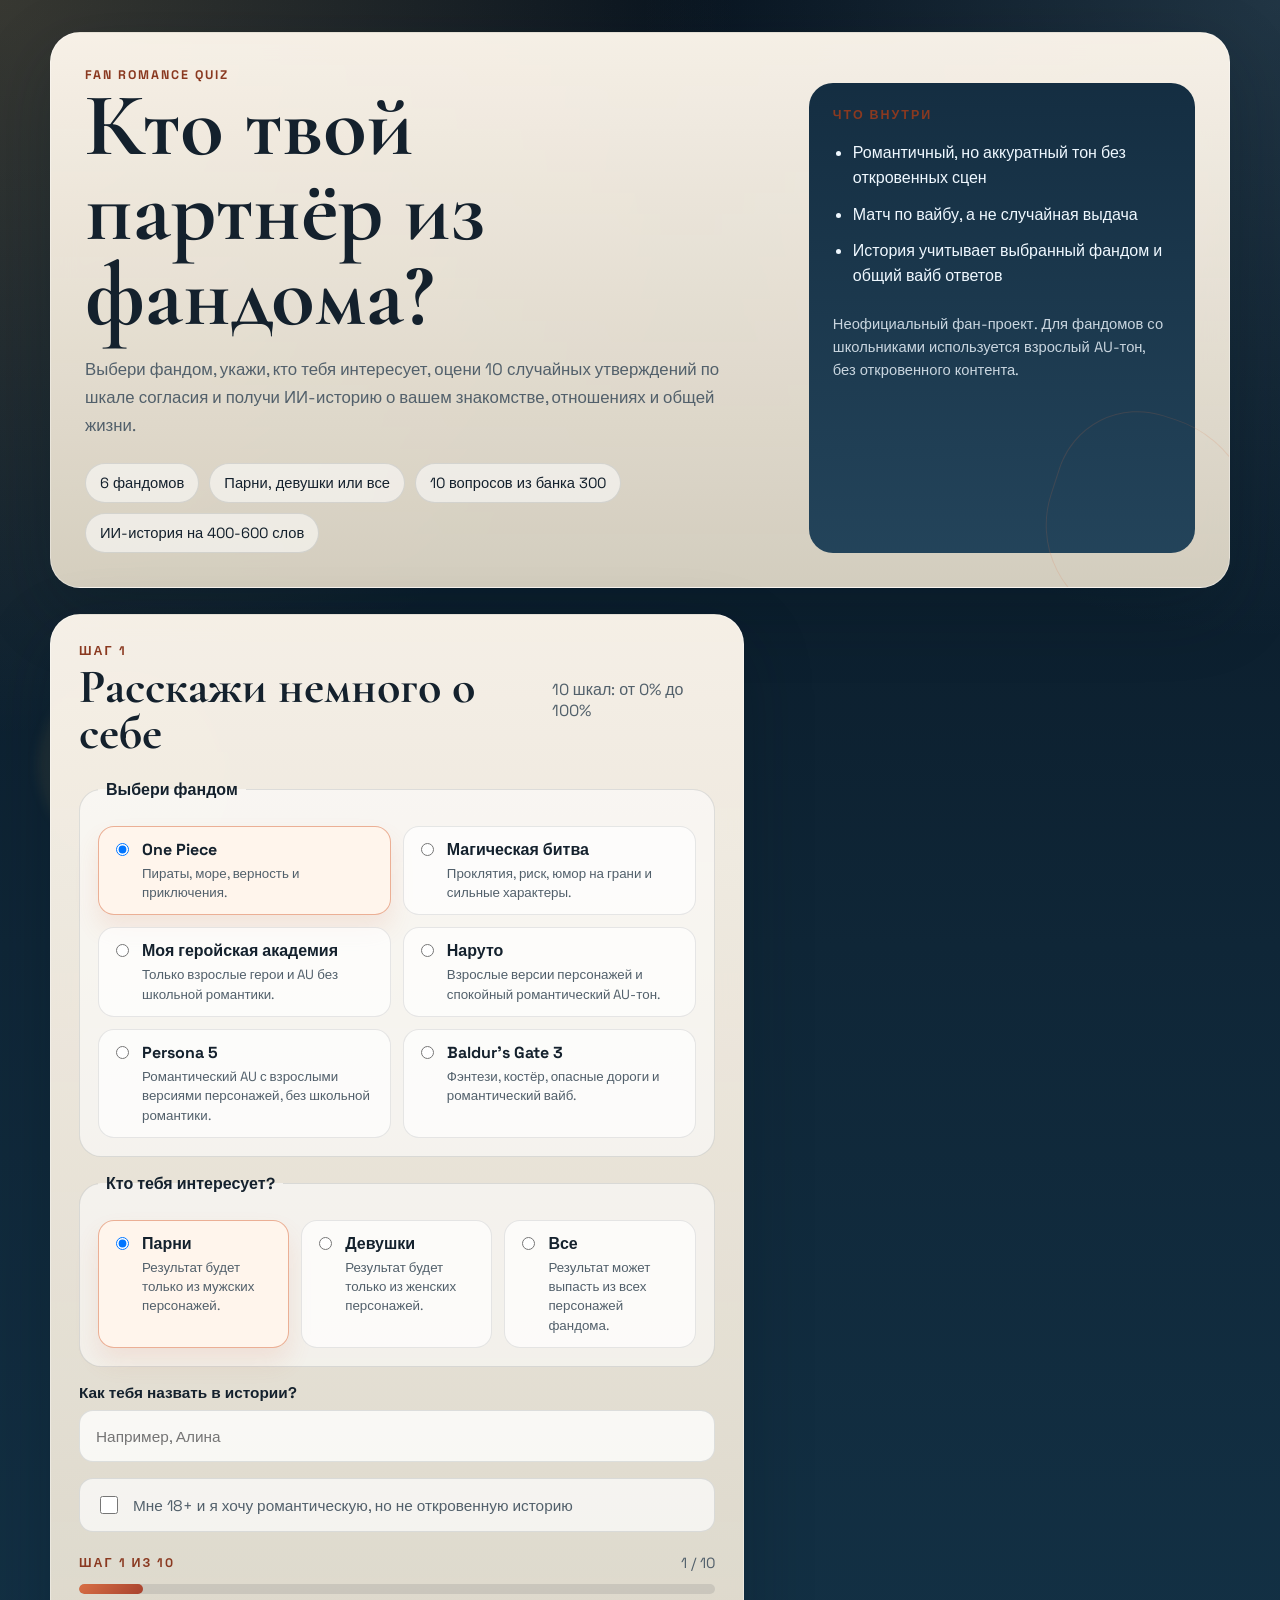
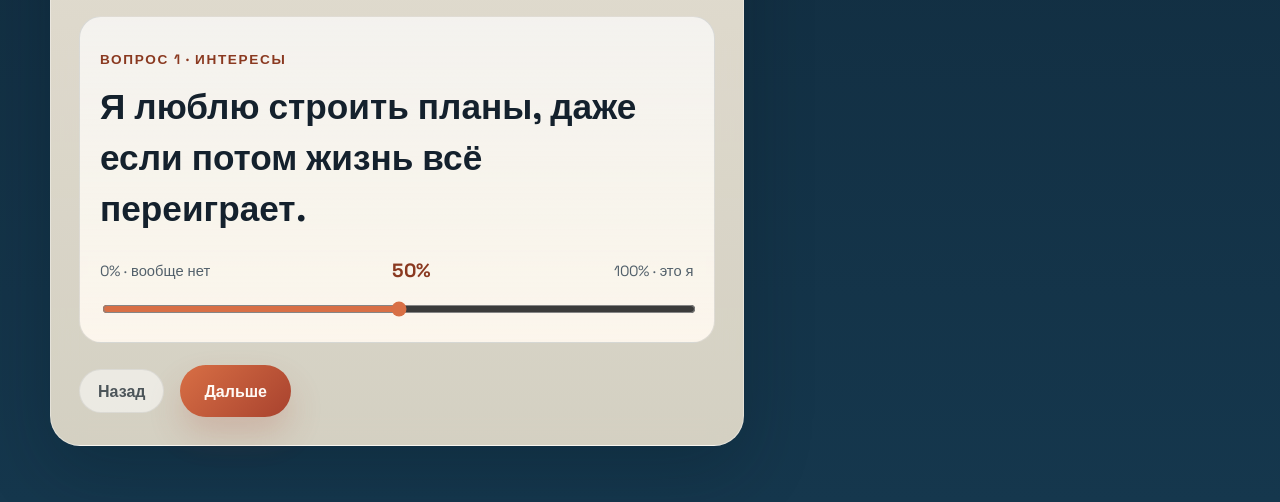
==== index.html @ 1a159bf8 "Expand quiz question bank" ====
<!doctype html>
<html lang="ru">
  <head>
    <meta charset="UTF-8" />
    <meta
      name="viewport"
      content="width=device-width, initial-scale=1.0"
    />
    <title>Кто твой партнёр из фандома?</title>
    <meta
      name="description"
      content="Фановый мультифандомный опросник с ИИ-историей любви на основе твоего результата."
    />
    <link rel="preconnect" href="https://fonts.googleapis.com" />
    <link rel="preconnect" href="https://fonts.gstatic.com" crossorigin />
    <link
      href="https://fonts.googleapis.com/css2?family=Cormorant+Garamond:wght@500;600;700&family=Space+Grotesk:wght@400;500;700&display=swap"
      rel="stylesheet"
    />
    <link rel="stylesheet" href="./styles.css" />
  </head>
  <body>
    <div class="page-shell">
      <header class="hero">
        <p class="eyebrow">Fan Romance Quiz</p>
        <div class="hero-grid">
          <section class="hero-copy">
            <h1>Кто твой партнёр из фандома?</h1>
            <p class="hero-text">
              Выбери фандом, укажи, кто тебя интересует, оцени 10 случайных утверждений по шкале согласия
              и получи ИИ-историю о вашем знакомстве, отношениях и общей жизни.
            </p>
            <div class="hero-tags">
              <span>6 фандомов</span>
              <span>Парни, девушки или все</span>
              <span>10 вопросов из банка 300</span>
              <span>ИИ-история на 400-600 слов</span>
            </div>
          </section>
          <aside class="hero-card">
            <p class="hero-card-kicker">Что внутри</p>
            <ul class="hero-list">
              <li>Романтичный, но аккуратный тон без откровенных сцен</li>
              <li>Матч по вайбу, а не случайная выдача</li>
              <li>История учитывает выбранный фандом и общий вайб ответов</li>
            </ul>
            <p class="hero-note">
              Неофициальный фан-проект. Для фандомов со школьниками используется
              взрослый AU-тон, без откровенного контента.
            </p>
          </aside>
        </div>
      </header>

      <main id="content-grid" class="content-grid">
        <section id="quiz-panel" class="quiz-panel panel">
          <div class="panel-head">
            <div>
              <p class="panel-kicker">Шаг 1</p>
              <h2>Расскажи немного о себе</h2>
            </div>
            <p class="panel-meta">10 шкал: от 0% до 100%</p>
          </div>

          <form id="quiz-form" novalidate>
            <div class="profile-grid">
              <fieldset class="fandom-field">
                <legend>Выбери фандом</legend>
                <div id="fandom-options" class="fandom-grid"></div>
              </fieldset>

              <fieldset class="fandom-field">
                <legend>Кто тебя интересует?</legend>
                <div id="interest-options" class="interest-grid"></div>
              </fieldset>

              <label class="field">
                <span>Как тебя назвать в истории?</span>
                <input
                  id="participantName"
                  name="participantName"
                  type="text"
                  required
                  maxlength="40"
                  placeholder="Например, Алина"
                />
              </label>

              <label class="field checkbox-field">
                <input
                  id="ageConfirmed"
                  name="ageConfirmed"
                  type="checkbox"
                  required
                />
                <span>Мне 18+ и я хочу романтическую, но не откровенную историю</span>
              </label>
            </div>

            <div class="question-progress">
              <div class="question-progress-head">
                <p class="panel-kicker">Шаг 1 из 10</p>
                <p id="question-progress-text" class="question-progress-text"></p>
              </div>
              <div class="question-progress-bar" aria-hidden="true">
                <div id="question-progress-fill" class="question-progress-fill"></div>
              </div>
            </div>

            <div id="quiz-questions" class="question-stack"></div>

            <div class="form-actions">
              <button id="previous-button" type="button" class="ghost-button">
                Назад
              </button>
              <button id="next-button" type="submit" class="primary-button">
                Дальше
              </button>
              <p id="form-message" class="form-message" aria-live="polite"></p>
            </div>
          </form>
        </section>

        <section id="result-panel" class="result-panel panel hidden" aria-live="polite">
          <div class="panel-head">
            <div>
              <p class="panel-kicker">Шаг 2</p>
              <h2>Твой результат</h2>
            </div>
            <button id="restart-button" class="ghost-button" type="button">
              Пройти заново
            </button>
          </div>

          <div id="result-card" class="result-card">
            <div class="result-visual">
              <div class="result-crest" id="result-crest">?</div>
              <img
                id="result-image"
                class="result-image hidden"
                src=""
                alt=""
                loading="lazy"
              />
              <div id="result-image-fallback" class="result-image-fallback hidden">
                <p>Арт ещё не добавлен</p>
                <small>Положи картинку в `assets/characters` и она появится здесь.</small>
              </div>
            </div>
            <div class="result-copy">
              <p id="result-label" class="result-label">Твой мэтч</p>
              <h3 id="result-name">Сейчас всё посчитаем...</h3>
              <p id="result-subtitle" class="result-subtitle"></p>
              <p id="result-description" class="result-description"></p>
              <div id="result-traits" class="result-traits"></div>
            </div>
          </div>

          <div class="story-actions">
            <button id="generate-button" class="primary-button" type="button">
              Сгенерировать нашу историю
            </button>
            <p class="story-hint">
              История создаётся после результата и учитывает твои ответы.
            </p>
          </div>

          <div id="story-box" class="story-box hidden">
            <div class="story-head">
              <div>
                <p class="panel-kicker">Шаг 3</p>
                <h3 id="story-title">Ваша история</h3>
              </div>
              <button id="copy-button" class="ghost-button" type="button">
                Скопировать
              </button>
            </div>
            <p id="story-intro" class="story-intro"></p>
            <article id="story-text" class="story-text"></article>
          </div>

          <p id="story-status" class="story-status" aria-live="polite"></p>
        </section>
      </main>
    </div>

    <script src="./character-images.js" defer></script>
    <script src="./app.js" defer></script>
  </body>
</html>
---- styles.css ----
:root {
  --bg-top: #07131f;
  --bg-bottom: #15374d;
  --sand: #f4ead6;
  --sand-deep: #e6d1aa;
  --ink: #14212d;
  --muted: #52606b;
  --line: rgba(20, 33, 45, 0.12);
  --card: rgba(244, 234, 214, 0.9);
  --card-strong: #fff8ee;
  --accent: #d86f45;
  --accent-dark: #8a3920;
  --shadow: 0 24px 70px rgba(6, 19, 31, 0.24);
  --radius-lg: 30px;
  --radius-md: 20px;
  --radius-sm: 14px;
}

*,
*::before,
*::after {
  box-sizing: border-box;
}

html {
  scroll-behavior: smooth;
}

body {
  margin: 0;
  min-height: 100vh;
  color: var(--ink);
  background:
    radial-gradient(circle at top left, rgba(248, 203, 124, 0.2), transparent 30%),
    radial-gradient(circle at top right, rgba(115, 162, 187, 0.24), transparent 26%),
    linear-gradient(180deg, var(--bg-top) 0%, #0f2637 45%, var(--bg-bottom) 100%);
  font-family: "Space Grotesk", sans-serif;
}

body::before,
body::after {
  position: fixed;
  z-index: 0;
  inset: auto auto 5% 3%;
  width: 180px;
  height: 180px;
  border-radius: 50%;
  background: rgba(240, 187, 92, 0.08);
  filter: blur(6px);
  content: "";
  pointer-events: none;
}

body::after {
  inset: 10% 6% auto auto;
  width: 220px;
  height: 220px;
  background: rgba(149, 207, 233, 0.08);
}

.page-shell {
  position: relative;
  z-index: 1;
  width: min(1180px, calc(100% - 32px));
  margin: 0 auto;
  padding: 32px 0 56px;
}

.hero,
.panel {
  backdrop-filter: blur(14px);
  background:
    linear-gradient(180deg, rgba(255, 248, 238, 0.96), rgba(244, 234, 214, 0.86));
  border: 1px solid rgba(255, 255, 255, 0.35);
  border-radius: var(--radius-lg);
  box-shadow: var(--shadow);
}

.hero {
  position: relative;
  overflow: hidden;
  padding: 34px;
}

.hero::after {
  position: absolute;
  right: -28px;
  bottom: -40px;
  width: 210px;
  height: 210px;
  border: 1px solid rgba(216, 111, 69, 0.16);
  border-radius: 42% 58% 49% 51%;
  content: "";
  transform: rotate(18deg);
}

.eyebrow,
.panel-kicker,
.hero-card-kicker,
.result-label {
  margin: 0;
  color: var(--accent-dark);
  font-size: 0.78rem;
  font-weight: 700;
  letter-spacing: 0.16em;
  text-transform: uppercase;
}

.hero-grid,
.content-grid {
  display: grid;
  gap: 24px;
}

.hero-grid {
  grid-template-columns: minmax(0, 1.45fr) minmax(280px, 0.8fr);
  align-items: stretch;
}

.hero h1,
.panel h2,
.story-head h3,
.result-copy h3 {
  margin: 0;
  font-family: "Cormorant Garamond", serif;
  line-height: 0.95;
}

.hero h1 {
  max-width: 10ch;
  font-size: clamp(3rem, 7vw, 5.6rem);
}

.hero-text {
  max-width: 58ch;
  margin: 18px 0 0;
  color: var(--muted);
  font-size: 1.05rem;
  line-height: 1.65;
}

.hero-tags,
.result-traits {
  display: flex;
  flex-wrap: wrap;
  gap: 10px;
}

.hero-tags {
  margin-top: 24px;
}

.hero-tags span,
.result-traits span {
  padding: 10px 14px;
  border: 1px solid rgba(20, 33, 45, 0.12);
  border-radius: 999px;
  background: rgba(255, 255, 255, 0.56);
  font-size: 0.92rem;
}

.hero-card {
  padding: 24px;
  border-radius: 24px;
  background:
    linear-gradient(180deg, rgba(11, 38, 59, 0.96), rgba(20, 56, 82, 0.92));
  color: #eff8ff;
}

.hero-list {
  margin: 18px 0 0;
  padding-left: 20px;
  display: grid;
  gap: 12px;
  line-height: 1.55;
}

.hero-note {
  margin: 24px 0 0;
  color: rgba(239, 248, 255, 0.82);
  font-size: 0.92rem;
  line-height: 1.55;
}

.content-grid {
  grid-template-columns: minmax(0, 1.2fr) minmax(320px, 0.8fr);
  margin-top: 26px;
  align-items: start;
}

.content-grid.result-mode {
  grid-template-columns: minmax(0, 1fr);
  justify-items: center;
}

.content-grid.result-mode .result-panel {
  width: min(900px, 100%);
}

.panel {
  padding: 28px;
}

.panel-head,
.story-head,
.story-actions,
.form-actions {
  display: flex;
  gap: 16px;
}

.panel-head,
.story-head,
.story-actions,
.form-actions {
  align-items: center;
  justify-content: space-between;
}

.panel h2 {
  margin-top: 6px;
  font-size: clamp(2rem, 4vw, 3rem);
}

.panel-meta,
.story-hint,
.story-status,
.form-message,
.result-subtitle,
.result-description,
.story-intro,
.story-text,
.field span:last-child {
  color: var(--muted);
}

.profile-grid {
  display: grid;
  grid-template-columns: minmax(0, 1fr);
  gap: 16px;
  margin-top: 22px;
}

.fandom-field {
  margin: 0;
  padding: 18px;
  border: 1px solid var(--line);
  border-radius: 22px;
  background: rgba(255, 255, 255, 0.56);
}

.fandom-field legend {
  padding: 0 8px;
  font-weight: 700;
}

.fandom-grid {
  display: grid;
  grid-template-columns: repeat(2, minmax(0, 1fr));
  gap: 12px;
  margin-top: 8px;
}

.interest-grid {
  display: grid;
  grid-template-columns: repeat(3, minmax(0, 1fr));
  gap: 12px;
  margin-top: 8px;
}

.fandom-card {
  display: flex;
  gap: 10px;
  align-items: flex-start;
  padding: 12px;
  border: 1px solid rgba(20, 33, 45, 0.1);
  border-radius: 16px;
  background: rgba(255, 255, 255, 0.7);
  cursor: pointer;
}

.fandom-card:has(input:checked) {
  border-color: rgba(216, 111, 69, 0.52);
  background: rgba(255, 245, 236, 0.96);
  box-shadow: 0 14px 24px rgba(216, 111, 69, 0.12);
}

.fandom-card input {
  margin-top: 4px;
}

.fandom-card strong,
.fandom-card small {
  display: block;
}

.fandom-card small {
  margin-top: 4px;
  color: var(--muted);
  line-height: 1.45;
}

.field {
  display: grid;
  gap: 8px;
  font-size: 0.96rem;
}

.field > span:first-child {
  font-weight: 700;
}

input[type="text"] {
  width: 100%;
  min-height: 52px;
  padding: 14px 16px;
  border: 1px solid var(--line);
  border-radius: var(--radius-sm);
  background: rgba(255, 255, 255, 0.78);
  color: var(--ink);
  font: inherit;
}

input[type="text"]:focus,
.answer-card:has(input:focus-visible) {
  outline: 2px solid rgba(216, 111, 69, 0.32);
  outline-offset: 2px;
}

.checkbox-field {
  display: flex;
  align-items: center;
  gap: 12px;
  padding: 14px 16px;
  border: 1px solid var(--line);
  border-radius: var(--radius-sm);
  background: rgba(255, 255, 255, 0.68);
}

.checkbox-field input {
  flex: none;
  width: 18px;
  height: 18px;
}

.question-stack {
  margin-top: 22px;
}

.question-progress {
  margin-top: 22px;
}

.question-progress-head {
  display: flex;
  align-items: center;
  justify-content: space-between;
  gap: 12px;
}

.question-progress-text {
  margin: 0;
  color: var(--muted);
  font-size: 0.92rem;
}

.question-progress-bar {
  width: 100%;
  height: 10px;
  margin-top: 12px;
  overflow: hidden;
  border-radius: 999px;
  background: rgba(20, 33, 45, 0.1);
}

.question-progress-fill {
  width: 0;
  height: 100%;
  border-radius: inherit;
  background: linear-gradient(135deg, #d86f45, #a8422e);
  transition: width 220ms ease;
}

.question-card {
  padding: 20px;
  border: 1px solid var(--line);
  border-radius: 22px;
  background:
    linear-gradient(180deg, rgba(255, 255, 255, 0.68), rgba(255, 249, 239, 0.92));
}

.question-card h3 {
  margin: 8px 0 0;
  font-size: 1.08rem;
  line-height: 1.45;
}

.question-number {
  color: var(--accent-dark);
  font-size: 0.85rem;
  font-weight: 700;
  text-transform: uppercase;
  letter-spacing: 0.12em;
}

.answers-grid {
  display: grid;
  gap: 12px;
  margin-top: 16px;
}

.answer-card {
  position: relative;
  display: flex;
  gap: 12px;
  align-items: flex-start;
  padding: 14px;
  border: 1px solid rgba(20, 33, 45, 0.1);
  border-radius: 18px;
  background: rgba(255, 255, 255, 0.72);
  cursor: pointer;
  transition:
    transform 180ms ease,
    border-color 180ms ease,
    background-color 180ms ease,
    box-shadow 180ms ease;
}

.answer-card:hover {
  transform: translateY(-2px);
  border-color: rgba(216, 111, 69, 0.38);
  box-shadow: 0 14px 24px rgba(20, 33, 45, 0.08);
}

.answer-card input {
  margin-top: 4px;
}

.answer-card strong {
  display: block;
  margin-bottom: 4px;
  font-size: 0.98rem;
}

.answer-card small {
  display: block;
  color: var(--muted);
  font-size: 0.9rem;
  line-height: 1.45;
}

.answer-card:has(input:checked) {
  border-color: rgba(216, 111, 69, 0.52);
  background: rgba(255, 245, 236, 0.96);
  box-shadow: 0 18px 32px rgba(216, 111, 69, 0.14);
}

.slider-question-card h3 {
  font-size: clamp(1.45rem, 4vw, 2.2rem);
}

.slider-answer {
  margin-top: 24px;
}

.slider-scale {
  display: flex;
  align-items: center;
  justify-content: space-between;
  gap: 12px;
  color: var(--muted);
  font-size: 0.92rem;
}

.slider-scale strong {
  color: var(--accent-dark);
  font-size: 1.2rem;
}

input[type="range"] {
  width: 100%;
  margin-top: 18px;
  accent-color: var(--accent);
}

.primary-button,
.ghost-button {
  border: 0;
  border-radius: 999px;
  font: inherit;
  font-weight: 700;
  cursor: pointer;
  transition:
    transform 180ms ease,
    opacity 180ms ease,
    background-color 180ms ease,
    color 180ms ease;
}

.primary-button {
  min-height: 52px;
  padding: 0 24px;
  background:
    linear-gradient(135deg, #d86f45, #a8422e);
  color: #fff9f4;
  box-shadow: 0 18px 34px rgba(168, 66, 46, 0.2);
}

.primary-button:hover,
.ghost-button:hover {
  transform: translateY(-1px);
}

.primary-button:disabled,
.ghost-button:disabled {
  cursor: wait;
  opacity: 0.7;
  transform: none;
}

.ghost-button {
  min-height: 44px;
  padding: 0 18px;
  background: rgba(255, 255, 255, 0.76);
  color: var(--ink);
  border: 1px solid rgba(20, 33, 45, 0.1);
}

.form-actions {
  margin-top: 22px;
  align-items: center;
  flex-wrap: wrap;
}

.form-message,
.story-status {
  margin: 0;
  min-height: 1.4em;
  font-size: 0.92rem;
}

.form-message {
  flex: 1 1 220px;
}

.result-panel {
  position: sticky;
  top: 18px;
}

.result-card {
  --rarity-border: rgba(20, 33, 45, 0.1);
  --rarity-glow: rgba(20, 33, 45, 0.18);
  --rarity-edge: linear-gradient(135deg, rgba(20, 33, 45, 0.18), rgba(20, 33, 45, 0.06));
  position: relative;
  isolation: isolate;
  display: grid;
  grid-template-columns: minmax(220px, 240px) minmax(0, 1fr);
  gap: 34px;
  align-items: start;
  padding: 20px;
  margin-top: 14px;
  border-radius: 26px;
  background:
    linear-gradient(135deg, rgba(255, 255, 255, 0.9), rgba(248, 238, 221, 0.96));
  border: 1px solid rgba(20, 33, 45, 0.1);
}

.result-card::before {
  position: absolute;
  z-index: 0;
  inset: -1px;
  border-radius: inherit;
  background: var(--rarity-edge);
  opacity: 0.32;
  content: "";
  pointer-events: none;
}

.result-card::after {
  position: absolute;
  z-index: 0;
  inset: 10px;
  border-radius: 22px;
  background: var(--rarity-glow);
  filter: blur(34px);
  opacity: 0.38;
  content: "";
  pointer-events: none;
}

.result-card > * {
  position: relative;
  z-index: 1;
}

.result-card.rarity-sss {
  --rarity-border: rgba(255, 236, 105, 0.92);
  --rarity-glow: rgba(255, 214, 80, 0.62);
  --rarity-edge: linear-gradient(120deg, #fff46b 0%, #ffd84f 34%, #ffb7d8 70%, #fff46b 100%);
  border-color: rgba(255, 229, 95, 0.78);
  box-shadow: 0 24px 60px rgba(255, 203, 64, 0.25), 0 0 32px rgba(255, 180, 216, 0.2);
}

.result-card.rarity-s {
  --rarity-border: rgba(255, 220, 72, 0.9);
  --rarity-glow: rgba(255, 212, 70, 0.56);
  --rarity-edge: linear-gradient(120deg, #fff06b, #ffca3a, #fff6a8);
  border-color: rgba(255, 208, 66, 0.72);
  box-shadow: 0 24px 58px rgba(255, 198, 56, 0.22);
}

.result-card.rarity-a {
  --rarity-border: rgba(174, 112, 255, 0.86);
  --rarity-glow: rgba(160, 93, 255, 0.46);
  --rarity-edge: linear-gradient(120deg, #b56cff, #7d5cff, #e0c2ff);
  border-color: rgba(166, 108, 255, 0.68);
  box-shadow: 0 24px 58px rgba(137, 86, 255, 0.2);
}

.result-card.rarity-b {
  --rarity-border: rgba(96, 185, 255, 0.86);
  --rarity-glow: rgba(69, 170, 255, 0.42);
  --rarity-edge: linear-gradient(120deg, #63c7ff, #357dff, #b8edff);
  border-color: rgba(87, 178, 255, 0.68);
  box-shadow: 0 24px 58px rgba(55, 139, 255, 0.18);
}

.result-card.rarity-c {
  --rarity-border: rgba(91, 224, 144, 0.86);
  --rarity-glow: rgba(67, 216, 126, 0.4);
  --rarity-edge: linear-gradient(120deg, #77f0a2, #28bc74, #c9ffd7);
  border-color: rgba(88, 213, 137, 0.66);
  box-shadow: 0 24px 58px rgba(51, 171, 106, 0.17);
}

.result-visual {
  position: relative;
  isolation: isolate;
  width: 100%;
  min-width: 0;
}

.result-visual::before,
.result-visual::after {
  position: absolute;
  inset: -9px;
  border-radius: 34px;
  background: var(--rarity-edge);
  content: "";
  pointer-events: none;
}

.result-visual::before {
  z-index: 0;
  filter: blur(18px);
  opacity: 0.78;
}

.result-visual::after {
  z-index: 2;
  padding: 2px;
  opacity: 0.92;
  -webkit-mask: linear-gradient(#000 0 0) content-box, linear-gradient(#000 0 0);
  -webkit-mask-composite: xor;
  mask: linear-gradient(#000 0 0) content-box, linear-gradient(#000 0 0);
  mask-composite: exclude;
}

.result-card.rarity-sss .result-visual::before,
.result-card.rarity-sss .result-visual::after {
  background-size: 220% 220%;
  animation: rarity-flow 3.8s linear infinite;
}

.result-crest {
  position: relative;
  z-index: 1;
  display: grid;
  place-items: center;
  width: 100%;
  aspect-ratio: 4 / 5;
  border-radius: 28px;
  border: 1px solid var(--rarity-border);
  background:
    linear-gradient(135deg, var(--accent), #12364d);
  color: #fff7ed;
  font-family: "Cormorant Garamond", serif;
  font-size: 3rem;
  font-weight: 700;
  letter-spacing: 0.08em;
  box-shadow: 0 18px 30px rgba(20, 33, 45, 0.2), 0 0 28px var(--rarity-glow);
}

.result-image,
.result-image-fallback {
  position: relative;
  z-index: 1;
  width: 100%;
  aspect-ratio: 4 / 5;
  border-radius: 28px;
  border: 1px solid var(--rarity-border);
  box-shadow: 0 18px 30px rgba(20, 33, 45, 0.18), 0 0 28px var(--rarity-glow);
}

.result-image {
  display: block;
  object-fit: contain;
  padding: 8px;
  background:
    linear-gradient(180deg, rgba(255, 255, 255, 0.72), rgba(230, 209, 170, 0.7));
}

.result-image-fallback {
  display: grid;
  place-items: center;
  padding: 18px;
  text-align: center;
  background:
    linear-gradient(180deg, rgba(255, 248, 238, 0.94), rgba(233, 217, 187, 0.9));
}

.result-image-fallback p,
.result-image-fallback small {
  margin: 0;
}

.result-image-fallback p {
  color: var(--ink);
  font-family: "Cormorant Garamond", serif;
  font-size: 2rem;
  font-weight: 700;
}

.result-image-fallback small {
  display: block;
  margin-top: 10px;
  color: var(--muted);
  line-height: 1.5;
}

.result-copy h3 {
  margin-top: 6px;
  font-size: clamp(2.2rem, 4vw, 3.2rem);
  overflow-wrap: anywhere;
}

.result-copy {
  min-width: 0;
}

.result-subtitle,
.result-description,
.story-intro {
  margin: 8px 0 0;
  line-height: 1.65;
}

.story-actions {
  margin-top: 20px;
  align-items: center;
}

.story-box {
  margin-top: 22px;
  padding: 22px;
  border-radius: 24px;
  background:
    linear-gradient(180deg, rgba(255, 255, 255, 0.96), rgba(251, 244, 230, 0.95));
  border: 1px solid rgba(20, 33, 45, 0.08);
}

.story-head h3 {
  margin-top: 6px;
  font-size: clamp(2rem, 4vw, 2.8rem);
}

.story-text {
  margin-top: 18px;
  line-height: 1.8;
  white-space: pre-wrap;
}

.hidden {
  display: none !important;
}

@keyframes rarity-flow {
  0% {
    background-position: 0% 50%;
  }

  100% {
    background-position: 220% 50%;
  }
}

@media (prefers-reduced-motion: reduce) {
  .result-card.rarity-sss .result-visual::before,
  .result-card.rarity-sss .result-visual::after {
    animation: none;
  }
}

@media (max-width: 980px) {
  .hero-grid,
  .content-grid {
    grid-template-columns: minmax(0, 1fr);
  }

  .result-panel {
    position: static;
  }

  .content-grid.result-mode .result-panel {
    width: 100%;
  }
}

@media (max-width: 720px) {
  .page-shell {
    width: min(100% - 20px, 1180px);
    padding-top: 18px;
    padding-bottom: 28px;
  }

  .hero,
  .panel {
    padding: 22px;
    border-radius: 24px;
  }

  .hero h1 {
    font-size: clamp(2.65rem, 16vw, 4rem);
  }

  .panel-head,
  .story-head,
  .story-actions,
  .form-actions {
    flex-direction: column;
    align-items: flex-start;
  }

  .result-card {
    gap: 26px;
    grid-template-columns: minmax(0, 1fr);
  }

  .result-copy h3 {
    font-size: clamp(2rem, 12vw, 3rem);
  }

  .story-actions .primary-button,
  .form-actions .primary-button,
  .form-actions .ghost-button {
    width: 100%;
  }

  .fandom-grid {
    grid-template-columns: minmax(0, 1fr);
  }

  .interest-grid {
    grid-template-columns: minmax(0, 1fr);
  }

  .slider-scale {
    display: grid;
    grid-template-columns: 1fr;
    text-align: center;
  }

  .ghost-button {
    width: 100%;
  }

  .result-visual {
    width: 100%;
    min-width: 0;
  }

  .form-message {
    flex-basis: 100%;
  }
}
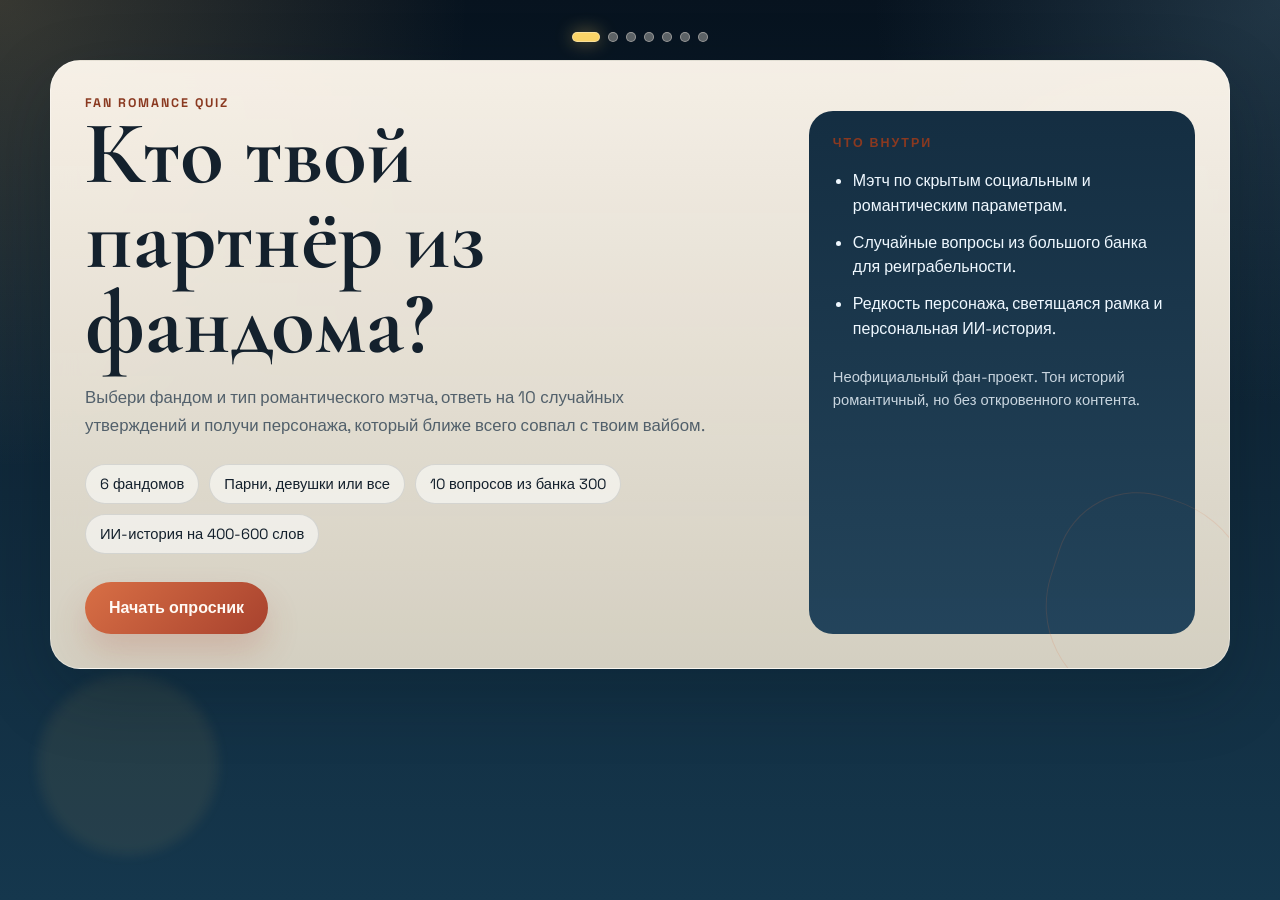
==== commit 7fbb5d04: "Restructure quiz into slide flow" ====
--- a/index.html
+++ b/index.html
@@ -21,54 +21,85 @@
   </head>
   <body>
     <div class="page-shell">
-      <header class="hero">
-        <p class="eyebrow">Fan Romance Quiz</p>
-        <div class="hero-grid">
-          <section class="hero-copy">
-            <h1>Кто твой партнёр из фандома?</h1>
-            <p class="hero-text">
-              Выбери фандом, укажи, кто тебя интересует, оцени 10 случайных утверждений по шкале согласия
-              и получи ИИ-историю о вашем знакомстве, отношениях и общей жизни.
-            </p>
-            <div class="hero-tags">
-              <span>6 фандомов</span>
-              <span>Парни, девушки или все</span>
-              <span>10 вопросов из банка 300</span>
-              <span>ИИ-история на 400-600 слов</span>
+      <main id="app-shell" class="app-shell" aria-live="polite">
+        <div class="slide-progress" aria-hidden="true">
+          <span class="slide-dot active"></span>
+          <span class="slide-dot"></span>
+          <span class="slide-dot"></span>
+          <span class="slide-dot"></span>
+          <span class="slide-dot"></span>
+          <span class="slide-dot"></span>
+          <span class="slide-dot"></span>
+        </div>
+
+        <section id="slide-intro" class="slide hero-slide active" data-slide="intro">
+          <p class="eyebrow">Fan Romance Quiz</p>
+          <div class="hero-grid">
+            <section class="hero-copy">
+              <h1>Кто твой партнёр из фандома?</h1>
+              <p class="hero-text">
+                Выбери фандом и тип романтического мэтча, ответь на 10 случайных утверждений
+                и получи персонажа, который ближе всего совпал с твоим вайбом.
+              </p>
+              <div class="hero-tags">
+                <span>6 фандомов</span>
+                <span>Парни, девушки или все</span>
+                <span>10 вопросов из банка 300</span>
+                <span>ИИ-история на 400-600 слов</span>
+              </div>
+              <button id="intro-next-button" class="primary-button hero-cta" type="button">
+                Начать опросник
+              </button>
+            </section>
+            <aside class="hero-card">
+              <p class="hero-card-kicker">Что внутри</p>
+              <ul class="hero-list">
+                <li>Мэтч по скрытым социальным и романтическим параметрам.</li>
+                <li>Случайные вопросы из большого банка для реиграбельности.</li>
+                <li>Редкость персонажа, светящаяся рамка и персональная ИИ-история.</li>
+              </ul>
+              <p class="hero-note">
+                Неофициальный фан-проект. Тон историй романтичный, но без откровенного контента.
+              </p>
+            </aside>
+          </div>
+        </section>
+
+        <form id="quiz-form" novalidate>
+          <section id="slide-fandom" class="slide panel" data-slide="fandom">
+            <div class="panel-head">
+              <div>
+                <p class="panel-kicker">Слайд 2</p>
+                <h2>Выбери фандом</h2>
+              </div>
+              <p class="panel-meta">
+                Прогресс показывает долю персонажей этого фандома в текущем опроснике.
+              </p>
+            </div>
+
+            <fieldset class="fandom-field">
+              <legend>Фандомы</legend>
+              <div id="fandom-options" class="fandom-grid fandom-progress-grid"></div>
+            </fieldset>
+
+            <div class="slide-nav">
+              <button id="fandom-back-button" type="button" class="ghost-button">Назад</button>
+              <button id="fandom-next-button" type="button" class="primary-button">Дальше</button>
             </div>
           </section>
-          <aside class="hero-card">
-            <p class="hero-card-kicker">Что внутри</p>
-            <ul class="hero-list">
-              <li>Романтичный, но аккуратный тон без откровенных сцен</li>
-              <li>Матч по вайбу, а не случайная выдача</li>
-              <li>История учитывает выбранный фандом и общий вайб ответов</li>
-            </ul>
-            <p class="hero-note">
-              Неофициальный фан-проект. Для фандомов со школьниками используется
-              взрослый AU-тон, без откровенного контента.
-            </p>
-          </aside>
-        </div>
-      </header>
-
-      <main id="content-grid" class="content-grid">
-        <section id="quiz-panel" class="quiz-panel panel">
-          <div class="panel-head">
-            <div>
-              <p class="panel-kicker">Шаг 1</p>
-              <h2>Расскажи немного о себе</h2>
-            </div>
-            <p class="panel-meta">10 шкал: от 0% до 100%</p>
-          </div>
-
-          <form id="quiz-form" novalidate>
+
+          <section id="slide-profile" class="slide panel" data-slide="profile">
+            <div class="panel-head">
+              <div>
+                <p class="panel-kicker">Слайд 3</p>
+                <h2>Расскажи о себе</h2>
+              </div>
+              <p class="panel-meta">
+                Это нужно для результата и персональной истории.
+              </p>
+            </div>
+
             <div class="profile-grid">
-              <fieldset class="fandom-field">
-                <legend>Выбери фандом</legend>
-                <div id="fandom-options" class="fandom-grid"></div>
-              </fieldset>
-
               <fieldset class="fandom-field">
                 <legend>Кто тебя интересует?</legend>
                 <div id="interest-options" class="interest-grid"></div>
@@ -85,21 +116,27 @@
                   placeholder="Например, Алина"
                 />
               </label>
-
-              <label class="field checkbox-field">
-                <input
-                  id="ageConfirmed"
-                  name="ageConfirmed"
-                  type="checkbox"
-                  required
-                />
-                <span>Мне 18+ и я хочу романтическую, но не откровенную историю</span>
-              </label>
+            </div>
+
+            <div class="slide-nav">
+              <button id="profile-back-button" type="button" class="ghost-button">Назад</button>
+              <button id="profile-next-button" type="button" class="primary-button">К вопросам</button>
+            </div>
+            <p id="profile-message" class="form-message" aria-live="polite"></p>
+          </section>
+
+          <section id="quiz-panel" class="slide panel" data-slide="questions">
+            <div class="panel-head">
+              <div>
+                <p class="panel-kicker">Слайд 4</p>
+                <h2>Вопросы</h2>
+              </div>
+              <p class="panel-meta">10 шкал: от 0% до 100%</p>
             </div>
 
             <div class="question-progress">
               <div class="question-progress-head">
-                <p class="panel-kicker">Шаг 1 из 10</p>
+                <p class="panel-kicker">Вопрос</p>
                 <p id="question-progress-text" class="question-progress-text"></p>
               </div>
               <div class="question-progress-bar" aria-hidden="true">
@@ -118,13 +155,41 @@
               </button>
               <p id="form-message" class="form-message" aria-live="polite"></p>
             </div>
-          </form>
-        </section>
-
-        <section id="result-panel" class="result-panel panel hidden" aria-live="polite">
+          </section>
+        </form>
+
+        <section id="slide-reveal" class="slide panel reveal-slide" data-slide="reveal">
           <div class="panel-head">
             <div>
-              <p class="panel-kicker">Шаг 2</p>
+              <p class="panel-kicker">Слайд 5</p>
+              <h2>Мэтч найден</h2>
+            </div>
+          </div>
+
+          <div id="reveal-card" class="reveal-card">
+            <div class="reveal-card-inner">
+              <div class="reveal-card-face reveal-card-back">
+                <span>?</span>
+                <small>Переворачиваем карту</small>
+              </div>
+              <div class="reveal-card-face reveal-card-front">
+                <div class="result-visual reveal-visual">
+                  <div id="reveal-crest" class="result-crest">?</div>
+                  <img id="reveal-image" class="result-image hidden" src="" alt="" loading="lazy" />
+                </div>
+              </div>
+            </div>
+          </div>
+          <p id="reveal-name" class="reveal-name"></p>
+          <button id="reveal-next-button" type="button" class="primary-button reveal-next-button">
+            Смотреть результат
+          </button>
+        </section>
+
+        <section id="result-panel" class="slide panel result-slide" data-slide="result" aria-live="polite">
+          <div class="panel-head">
+            <div>
+              <p class="panel-kicker">Слайд 6</p>
               <h2>Твой результат</h2>
             </div>
             <button id="restart-button" class="ghost-button" type="button">
@@ -132,7 +197,7 @@
             </button>
           </div>
 
-          <div id="result-card" class="result-card">
+          <div id="result-card" class="result-card result-card-compact">
             <div class="result-visual">
               <div class="result-crest" id="result-crest">?</div>
               <img
@@ -144,7 +209,7 @@
               />
               <div id="result-image-fallback" class="result-image-fallback hidden">
                 <p>Арт ещё не добавлен</p>
-                <small>Положи картинку в `assets/characters` и она появится здесь.</small>
+                <small>Положи картинку в assets/characters, и она появится здесь.</small>
               </div>
             </div>
             <div class="result-copy">
@@ -161,14 +226,17 @@
               Сгенерировать нашу историю
             </button>
             <p class="story-hint">
-              История создаётся после результата и учитывает твои ответы.
+              История создаётся после результата и учитывает фандом, мэтч и общий вайб ответов.
             </p>
           </div>
-
+          <p id="story-status" class="story-status" aria-live="polite"></p>
+        </section>
+
+        <section id="slide-story" class="slide panel story-slide" data-slide="story">
           <div id="story-box" class="story-box hidden">
             <div class="story-head">
               <div>
-                <p class="panel-kicker">Шаг 3</p>
+                <p class="panel-kicker">Слайд 7</p>
                 <h3 id="story-title">Ваша история</h3>
               </div>
               <button id="copy-button" class="ghost-button" type="button">
@@ -177,9 +245,11 @@
             </div>
             <p id="story-intro" class="story-intro"></p>
             <article id="story-text" class="story-text"></article>
-          </div>
-
-          <p id="story-status" class="story-status" aria-live="polite"></p>
+            <div class="slide-nav">
+              <button id="story-back-button" type="button" class="ghost-button">К результату</button>
+              <button id="story-restart-button" type="button" class="primary-button">Пройти заново</button>
+            </div>
+          </div>
         </section>
       </main>
     </div>
--- a/styles.css
+++ b/styles.css
@@ -66,7 +66,78 @@
   padding: 32px 0 56px;
 }
 
+.app-shell {
+  position: relative;
+  min-height: calc(100vh - 88px);
+  perspective: 1400px;
+}
+
+.slide-progress {
+  display: flex;
+  justify-content: center;
+  gap: 8px;
+  margin-bottom: 18px;
+}
+
+.slide-dot {
+  width: 10px;
+  height: 10px;
+  border-radius: 999px;
+  background: rgba(255, 248, 238, 0.35);
+  border: 1px solid rgba(255, 248, 238, 0.4);
+  transition:
+    width 220ms ease,
+    background-color 220ms ease,
+    box-shadow 220ms ease;
+}
+
+.slide-dot.active {
+  width: 28px;
+  background: #ffd96a;
+  box-shadow: 0 0 18px rgba(255, 217, 106, 0.45);
+}
+
+.slide-dot.completed {
+  background: rgba(216, 111, 69, 0.82);
+}
+
+.slide {
+  display: none;
+  transform-origin: center left;
+}
+
+.slide.active,
+.slide.slide-out-forward,
+.slide.slide-out-back {
+  display: block;
+}
+
+.slide.slide-out-forward,
+.slide.slide-out-back {
+  position: absolute;
+  inset: 28px 0 auto;
+  width: 100%;
+  pointer-events: none;
+}
+
+.slide-in-forward {
+  animation: page-in-forward 460ms cubic-bezier(0.2, 0.9, 0.2, 1) both;
+}
+
+.slide-in-back {
+  animation: page-in-back 420ms cubic-bezier(0.2, 0.9, 0.2, 1) both;
+}
+
+.slide-out-forward {
+  animation: page-out-forward 420ms cubic-bezier(0.45, 0, 0.2, 1) both;
+}
+
+.slide-out-back {
+  animation: page-out-back 380ms cubic-bezier(0.45, 0, 0.2, 1) both;
+}
+
 .hero,
+.hero-slide,
 .panel {
   backdrop-filter: blur(14px);
   background:
@@ -76,13 +147,15 @@
   box-shadow: var(--shadow);
 }
 
-.hero {
+.hero,
+.hero-slide {
   position: relative;
   overflow: hidden;
   padding: 34px;
 }
 
-.hero::after {
+.hero::after,
+.hero-slide::after {
   position: absolute;
   right: -28px;
   bottom: -40px;
@@ -106,8 +179,7 @@
   text-transform: uppercase;
 }
 
-.hero-grid,
-.content-grid {
+.hero-grid {
   display: grid;
   gap: 24px;
 }
@@ -118,6 +190,7 @@
 }
 
 .hero h1,
+.hero-slide h1,
 .panel h2,
 .story-head h3,
 .result-copy h3 {
@@ -126,7 +199,8 @@
   line-height: 0.95;
 }
 
-.hero h1 {
+.hero h1,
+.hero-slide h1 {
   max-width: 10ch;
   font-size: clamp(3rem, 7vw, 5.6rem);
 }
@@ -148,6 +222,10 @@
 
 .hero-tags {
   margin-top: 24px;
+}
+
+.hero-cta {
+  margin-top: 28px;
 }
 
 .hero-tags span,
@@ -180,21 +258,6 @@
   color: rgba(239, 248, 255, 0.82);
   font-size: 0.92rem;
   line-height: 1.55;
-}
-
-.content-grid {
-  grid-template-columns: minmax(0, 1.2fr) minmax(320px, 0.8fr);
-  margin-top: 26px;
-  align-items: start;
-}
-
-.content-grid.result-mode {
-  grid-template-columns: minmax(0, 1fr);
-  justify-items: center;
-}
-
-.content-grid.result-mode .result-panel {
-  width: min(900px, 100%);
 }
 
 .panel {
@@ -294,10 +357,39 @@
   display: block;
 }
 
+.fandom-card-body {
+  width: 100%;
+}
+
 .fandom-card small {
   margin-top: 4px;
   color: var(--muted);
   line-height: 1.45;
+}
+
+.fandom-progress-meta {
+  display: block;
+  margin-top: 12px;
+  color: var(--accent-dark);
+  font-size: 0.82rem;
+  font-weight: 700;
+}
+
+.fandom-progress-bar {
+  display: block;
+  width: 100%;
+  height: 8px;
+  margin-top: 8px;
+  overflow: hidden;
+  border-radius: 999px;
+  background: rgba(20, 33, 45, 0.1);
+}
+
+.fandom-progress-bar span {
+  display: block;
+  height: 100%;
+  border-radius: inherit;
+  background: linear-gradient(135deg, #d86f45, #ffd96a);
 }
 
 .field {
@@ -530,6 +622,14 @@
   margin-top: 22px;
   align-items: center;
   flex-wrap: wrap;
+}
+
+.slide-nav {
+  display: flex;
+  align-items: center;
+  justify-content: space-between;
+  gap: 14px;
+  margin-top: 24px;
 }
 
 .form-message,
@@ -594,7 +694,113 @@
   z-index: 1;
 }
 
-.result-card.rarity-sss {
+.result-card-compact {
+  grid-template-columns: minmax(130px, 170px) minmax(0, 1fr);
+  gap: 42px;
+  align-items: center;
+}
+
+.result-card-compact .result-copy h3 {
+  font-size: clamp(2rem, 4vw, 3rem);
+}
+
+.reveal-slide {
+  min-height: min(760px, calc(100vh - 120px));
+  text-align: center;
+}
+
+.reveal-card {
+  --rarity-border: rgba(20, 33, 45, 0.1);
+  --rarity-glow: rgba(20, 33, 45, 0.18);
+  --rarity-edge: linear-gradient(135deg, rgba(20, 33, 45, 0.18), rgba(20, 33, 45, 0.06));
+  position: relative;
+  width: min(360px, 78vw);
+  aspect-ratio: 4 / 5;
+  margin: 34px auto 18px;
+  border-radius: 34px;
+  transform-style: preserve-3d;
+}
+
+.reveal-card-inner {
+  position: relative;
+  width: 100%;
+  height: 100%;
+  transform: rotateY(360deg);
+  transform-style: preserve-3d;
+}
+
+.reveal-card.is-spinning .reveal-card-inner {
+  animation: reveal-spin 1250ms cubic-bezier(0.17, 0.84, 0.33, 1.08) both;
+}
+
+.reveal-card-face {
+  position: absolute;
+  inset: 0;
+  display: grid;
+  place-items: center;
+  backface-visibility: hidden;
+}
+
+.reveal-card-back {
+  border: 1px solid rgba(255, 248, 238, 0.24);
+  border-radius: 34px;
+  background:
+    radial-gradient(circle at 30% 20%, rgba(255, 217, 106, 0.22), transparent 34%),
+    linear-gradient(145deg, #092033, #143d58 58%, #0a1825);
+  color: #fff8ee;
+  transform: rotateY(180deg);
+  box-shadow: 0 24px 60px rgba(3, 12, 20, 0.35);
+}
+
+.reveal-card-back span {
+  font-family: "Cormorant Garamond", serif;
+  font-size: 7rem;
+  line-height: 0.8;
+}
+
+.reveal-card-back small {
+  align-self: end;
+  margin-bottom: 30px;
+  color: rgba(255, 248, 238, 0.72);
+  font-weight: 700;
+  letter-spacing: 0.12em;
+  text-transform: uppercase;
+}
+
+.reveal-card-front {
+  transform: rotateY(0deg);
+}
+
+.reveal-visual,
+.reveal-visual .result-image,
+.reveal-visual .result-crest {
+  height: 100%;
+}
+
+.reveal-name {
+  min-height: 1.6em;
+  margin: 0;
+  color: var(--accent-dark);
+  font-weight: 700;
+  letter-spacing: 0.08em;
+  text-transform: uppercase;
+}
+
+.reveal-next-button {
+  margin-top: 22px;
+  opacity: 0;
+  pointer-events: none;
+  transform: translateY(10px);
+}
+
+.reveal-next-button.is-visible {
+  opacity: 1;
+  pointer-events: auto;
+  transform: translateY(0);
+}
+
+.result-card.rarity-sss,
+.reveal-card.rarity-sss {
   --rarity-border: rgba(255, 236, 105, 0.92);
   --rarity-glow: rgba(255, 214, 80, 0.62);
   --rarity-edge: linear-gradient(120deg, #fff46b 0%, #ffd84f 34%, #ffb7d8 70%, #fff46b 100%);
@@ -602,7 +808,8 @@
   box-shadow: 0 24px 60px rgba(255, 203, 64, 0.25), 0 0 32px rgba(255, 180, 216, 0.2);
 }
 
-.result-card.rarity-s {
+.result-card.rarity-s,
+.reveal-card.rarity-s {
   --rarity-border: rgba(255, 220, 72, 0.9);
   --rarity-glow: rgba(255, 212, 70, 0.56);
   --rarity-edge: linear-gradient(120deg, #fff06b, #ffca3a, #fff6a8);
@@ -610,7 +817,8 @@
   box-shadow: 0 24px 58px rgba(255, 198, 56, 0.22);
 }
 
-.result-card.rarity-a {
+.result-card.rarity-a,
+.reveal-card.rarity-a {
   --rarity-border: rgba(174, 112, 255, 0.86);
   --rarity-glow: rgba(160, 93, 255, 0.46);
   --rarity-edge: linear-gradient(120deg, #b56cff, #7d5cff, #e0c2ff);
@@ -618,7 +826,8 @@
   box-shadow: 0 24px 58px rgba(137, 86, 255, 0.2);
 }
 
-.result-card.rarity-b {
+.result-card.rarity-b,
+.reveal-card.rarity-b {
   --rarity-border: rgba(96, 185, 255, 0.86);
   --rarity-glow: rgba(69, 170, 255, 0.42);
   --rarity-edge: linear-gradient(120deg, #63c7ff, #357dff, #b8edff);
@@ -626,7 +835,8 @@
   box-shadow: 0 24px 58px rgba(55, 139, 255, 0.18);
 }
 
-.result-card.rarity-c {
+.result-card.rarity-c,
+.reveal-card.rarity-c {
   --rarity-border: rgba(91, 224, 144, 0.86);
   --rarity-glow: rgba(67, 216, 126, 0.4);
   --rarity-edge: linear-gradient(120deg, #77f0a2, #28bc74, #c9ffd7);
@@ -668,7 +878,9 @@
 }
 
 .result-card.rarity-sss .result-visual::before,
-.result-card.rarity-sss .result-visual::after {
+.result-card.rarity-sss .result-visual::after,
+.reveal-card.rarity-sss .result-visual::before,
+.reveal-card.rarity-sss .result-visual::after {
   background-size: 220% 220%;
   animation: rarity-flow 3.8s linear infinite;
 }
@@ -785,6 +997,70 @@
   display: none !important;
 }
 
+@keyframes page-in-forward {
+  0% {
+    opacity: 0;
+    transform: translateX(54px) rotateY(-8deg) scale(0.985);
+  }
+
+  100% {
+    opacity: 1;
+    transform: translateX(0) rotateY(0deg) scale(1);
+  }
+}
+
+@keyframes page-out-forward {
+  0% {
+    opacity: 1;
+    transform: translateX(0) rotateY(0deg) scale(1);
+  }
+
+  100% {
+    opacity: 0;
+    transform: translateX(-46px) rotateY(7deg) scale(0.985);
+  }
+}
+
+@keyframes page-in-back {
+  0% {
+    opacity: 0;
+    transform: translateX(-54px) rotateY(8deg) scale(0.985);
+  }
+
+  100% {
+    opacity: 1;
+    transform: translateX(0) rotateY(0deg) scale(1);
+  }
+}
+
+@keyframes page-out-back {
+  0% {
+    opacity: 1;
+    transform: translateX(0) rotateY(0deg) scale(1);
+  }
+
+  100% {
+    opacity: 0;
+    transform: translateX(46px) rotateY(-7deg) scale(0.985);
+  }
+}
+
+@keyframes reveal-spin {
+  0% {
+    opacity: 0;
+    transform: rotateY(180deg) scale(0.92);
+  }
+
+  28% {
+    opacity: 1;
+  }
+
+  100% {
+    opacity: 1;
+    transform: rotateY(360deg) scale(1);
+  }
+}
+
 @keyframes rarity-flow {
   0% {
     background-position: 0% 50%;
@@ -797,23 +1073,25 @@
 
 @media (prefers-reduced-motion: reduce) {
   .result-card.rarity-sss .result-visual::before,
-  .result-card.rarity-sss .result-visual::after {
+  .result-card.rarity-sss .result-visual::after,
+  .reveal-card.rarity-sss .result-visual::before,
+  .reveal-card.rarity-sss .result-visual::after,
+  .slide-in-forward,
+  .slide-in-back,
+  .slide-out-forward,
+  .slide-out-back,
+  .reveal-card.is-spinning .reveal-card-inner {
     animation: none;
   }
 }
 
 @media (max-width: 980px) {
-  .hero-grid,
-  .content-grid {
+  .hero-grid {
     grid-template-columns: minmax(0, 1fr);
   }
 
   .result-panel {
     position: static;
-  }
-
-  .content-grid.result-mode .result-panel {
-    width: 100%;
   }
 }
 
@@ -825,19 +1103,22 @@
   }
 
   .hero,
+  .hero-slide,
   .panel {
     padding: 22px;
     border-radius: 24px;
   }
 
-  .hero h1 {
+  .hero h1,
+  .hero-slide h1 {
     font-size: clamp(2.65rem, 16vw, 4rem);
   }
 
   .panel-head,
   .story-head,
   .story-actions,
-  .form-actions {
+  .form-actions,
+  .slide-nav {
     flex-direction: column;
     align-items: flex-start;
   }
@@ -853,7 +1134,9 @@
 
   .story-actions .primary-button,
   .form-actions .primary-button,
-  .form-actions .ghost-button {
+  .form-actions .ghost-button,
+  .slide-nav .primary-button,
+  .slide-nav .ghost-button {
     width: 100%;
   }
 
